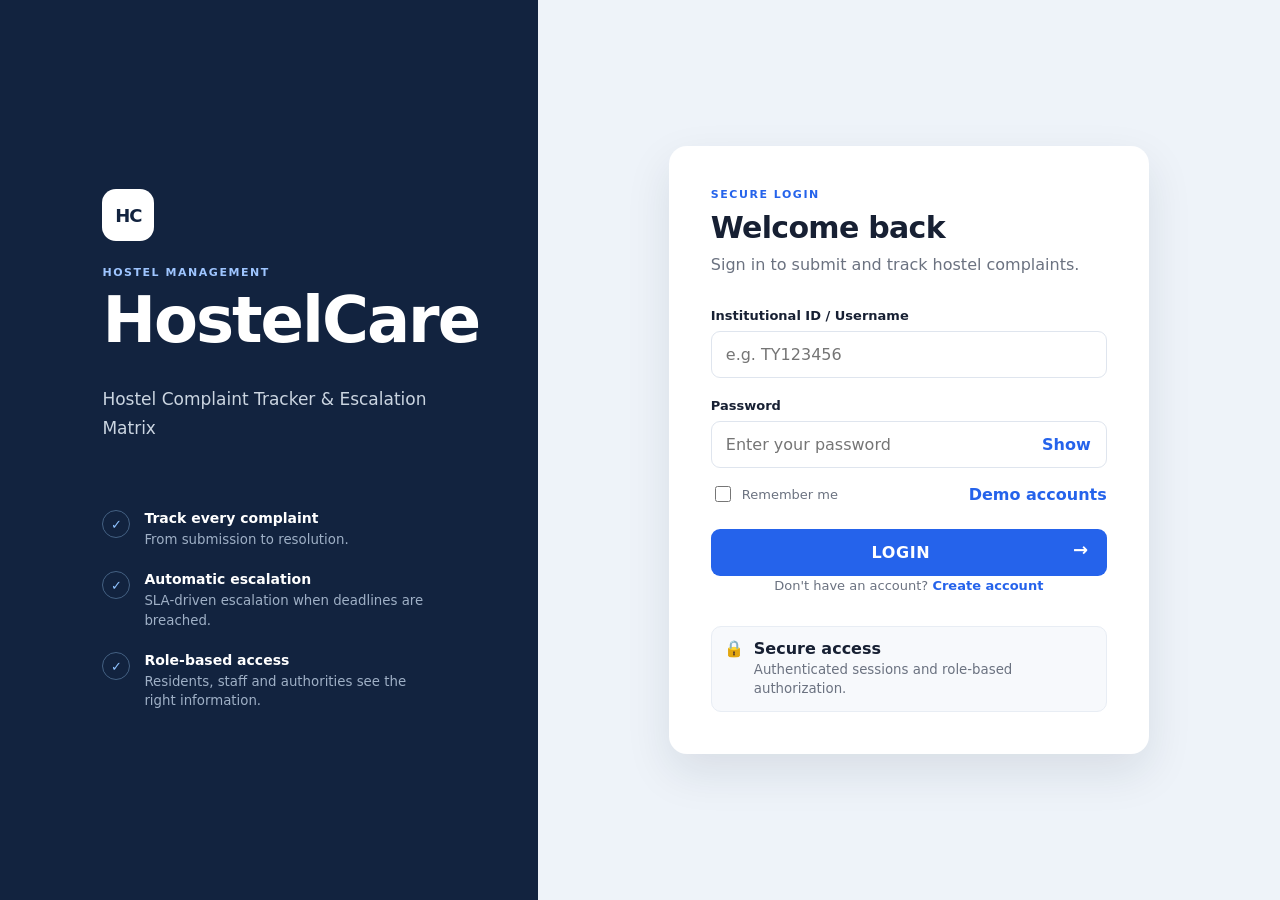
==== admin-dashboard.html @ 2abb9e5e "implemented integrated uui + demo credentials" ====
<!DOCTYPE html>
<html lang="en">
<head>
<meta charset="UTF-8">
<meta name="viewport" content="width=device-width, initial-scale=1.0">
<title>HostelCare | Administration</title>
<link rel="stylesheet" href="styles.css">
</head>
<body class="app-page">
  <header class="topbar" id="topbar"></header>
  <main class="app-main">
    <div class="breadcrumb">Dashboard</div>
    <div class="heading-row">
      <div>
        <p class="eyebrow">ADMINISTRATION</p>
        <h1>System overview</h1>
        <p class="muted">Complaint volume, SLA compliance, users, policies and audit evidence.</p>
      </div>
    </div>

    <div class="dash-stats" id="statCards"></div>

    <div class="tab-row">
      <button class="tab-btn active" data-tab="complaints">Complaints</button>
      <button class="tab-btn" data-tab="users">Users</button>
      <button class="tab-btn" data-tab="policy">SLA policy</button>
      <button class="tab-btn" data-tab="audit">Audit log</button>
    </div>

    <div id="pane-complaints">
      <div class="toolbar">
        <div class="filters">
          <select id="fBlock"><option value="">All blocks</option><option>Block A</option><option>Block B</option><option>Block C</option><option>Block D</option></select>
          <select id="fSeverity"><option value="">All severities</option><option>Low</option><option>Medium</option><option>High</option><option>Critical</option></select>
          <select id="fStatus"><option value="">All statuses</option></select>
          <input type="text" id="fSearch" placeholder="Search description or complaint ID">
        </div>
      </div>
      <div class="table-card">
        <table class="hc-table">
          <thead><tr><th>Complaint ID</th><th>Resident</th><th>Category</th><th>Severity</th><th>Block / Room</th><th>Level</th><th>Status</th></tr></thead>
          <tbody id="complaintRows"></tbody>
        </table>
      </div>
    </div>

    <div id="pane-users" style="display:none">
      <div class="detail-card">
        <h3>Create account</h3>
        <div class="grid-2">
          <div class="field"><label>Full name</label><input id="uName" type="text"></div>
          <div class="field"><label>Institutional ID</label><input id="uUsername" type="text" placeholder="e.g. WD300003"></div>
          <div class="field"><label>Role</label><select id="uRole">
            <option value="maintenance_staff">Maintenance Staff</option>
            <option value="warden">Warden</option>
            <option value="deputy_warden">Assistant / Deputy Warden</option>
            <option value="chief_warden">Chief Warden</option>
            <option value="dean">Dean of Student Welfare</option>
            <option value="director">Director / Principal</option>
            <option value="admin">Administrator</option>
          </select></div>
          <div class="field" id="blockField"><label>Hostel block (wardens only)</label><select id="uBlock"><option value="">—</option><option>Block A</option><option>Block B</option><option>Block C</option><option>Block D</option></select></div>
          <div class="field"><label>Temporary password</label><input id="uPassword" type="text" placeholder="changeme123"></div>
        </div>
        <button class="btn primary" id="btnCreateUser">Create account</button>
      </div>
      <div class="table-card">
        <table class="hc-table">
          <thead><tr><th>Name</th><th>Institutional ID</th><th>Role</th><th>Block</th><th>Status</th><th></th></tr></thead>
          <tbody id="userRows"></tbody>
        </table>
      </div>
    </div>

    <div id="pane-policy" style="display:none">
      <div class="toggle-row">
        <label class="switch"><input type="checkbox" id="testingToggle"><span class="slider-toggle"></span></label>
        <div><strong>Testing mode</strong><br><small class="small-muted">Compresses SLA hours into seconds (20s per hour) so escalation can be demonstrated live, instead of waiting real hours. Applies to complaints created after this is switched on.</small></div>
      </div>
      <div class="detail-card">
        <h3>Escalation matrix (SRS §6.3)</h3>
        <table class="matrix-table">
          <thead><tr><th>Severity</th><th>Response SLA</th><th>Resolution SLA</th><th>L1</th><th>L2</th><th>L3</th><th>L4</th></tr></thead>
          <tbody id="matrixRows"></tbody>
        </table>
      </div>
    </div>

    <div id="pane-audit" style="display:none">
      <div class="table-card">
        <table class="hc-table">
          <thead><tr><th>Time</th><th>Actor</th><th>Action</th><th>Target</th><th>Outcome</th></tr></thead>
          <tbody id="auditRows"></tbody>
        </table>
      </div>
    </div>
  </main>
  <script src="js/api.js"></script>
  <script src="js/ui.js"></script>
  <script>
    const session = HCUI.requireRole(["admin"]);
    if (session) {
      HCUI.renderTopbar(session);

      function renderStats() {
        const s = HC.ANALYTICS_SUMMARY(session);
        document.getElementById("statCards").innerHTML = `
          <div class="stat-card accent"><span>Total complaints</span><strong>${s.total}</strong></div>
          <div class="stat-card"><span>Open / in progress</span><strong>${s.open}</strong></div>
          <div class="stat-card"><span>Escalated</span><strong>${s.escalated}</strong></div>
          <div class="stat-card"><span>SLA compliance</span><strong>${s.complianceRate}%</strong></div>`;
      }

      const statusSel = document.getElementById("fStatus");
      ["Open", "Acknowledged", "Assigned", "Escalated-L1", "Escalated-L2", "Escalated-L3", "Escalated-L4", "Resolved", "Closed", "Withdrawn"].forEach(s => {
        const o = document.createElement("option"); o.value = s; o.textContent = s; statusSel.appendChild(o);
      });

      function renderComplaints() {
        const filters = {
          hostel_block: document.getElementById("fBlock").value || undefined,
          severity: document.getElementById("fSeverity").value || undefined,
          status: statusSel.value || undefined,
          q: document.getElementById("fSearch").value || undefined,
        };
        const list = HC.COMPLAINT_LIST(session, filters);
        const body = document.getElementById("complaintRows");
        if (!list.length) { body.innerHTML = `<tr class="empty-row"><td colspan="7">No complaints match these filters.</td></tr>`; return; }
        body.innerHTML = list.map(c => `<tr data-id="${c.complaint_id}">
          <td><strong>${c.complaint_id}</strong></td>
          <td>${HCUI.esc(c.resident_name)}</td>
          <td>${HCUI.esc(c.category)}</td>
          <td><span class="sev-tag ${HCUI.severityBadgeClass(c.severity)}">${c.severity}</span></td>
          <td>${c.hostel_block} · ${HCUI.esc(c.room_no)}</td>
          <td>L${c.level} · ${HC.ROLE_LABELS[c.current_role]}</td>
          <td><span class="badge ${HCUI.statusBadgeClass(c.status)}">${c.status}</span></td>
        </tr>`).join("");
        body.querySelectorAll("tr[data-id]").forEach(row => row.addEventListener("click", () => window.location.href = "complaint-detail.html?id=" + encodeURIComponent(row.dataset.id)));
      }

      function renderUsers() {
        const body = document.getElementById("userRows");
        body.innerHTML = HC.listUsers().filter(u => u.role !== "resident").map(u => `<tr>
          <td>${HCUI.esc(u.name)}</td><td>${HCUI.esc(u.username)}</td><td>${HC.ROLE_LABELS[u.role]}</td><td>${u.hostel_block || "—"}</td>
          <td><span class="badge ${u.status === "active" ? "badge-resolved" : "badge-muted"}">${u.status}</span></td>
          <td><button class="btn" data-toggle="${u.user_id}">${u.status === "active" ? "Deactivate" : "Activate"}</button></td>
        </tr>`).join("");
        body.querySelectorAll("[data-toggle]").forEach(btn => btn.addEventListener("click", () => {
          const u = HC.findUser(btn.dataset.toggle);
          HC.ADMIN_SET_USER_STATUS(session, u.user_id, u.status === "active" ? "suspended" : "active");
          renderUsers();
        }));
      }
      document.getElementById("uRole").addEventListener("change", function () {
        document.getElementById("blockField").style.display = this.value === "warden" ? "" : "none";
      });
      document.getElementById("blockField").style.display = "none";
      document.getElementById("btnCreateUser").addEventListener("click", () => {
        const result = HC.ADMIN_CREATE_USER(session, {
          name: document.getElementById("uName").value.trim(),
          username: document.getElementById("uUsername").value.trim(),
          role: document.getElementById("uRole").value,
          hostel_block: document.getElementById("uBlock").value || null,
          password: document.getElementById("uPassword").value.trim(),
        });
        if (!result.ok) { HCUI.toast(result.message || "Could not create account.", "error"); return; }
        HCUI.toast("Account created.", "success");
        document.getElementById("uName").value = ""; document.getElementById("uUsername").value = ""; document.getElementById("uPassword").value = "";
        renderUsers();
      });

      function renderMatrix() {
        document.getElementById("matrixRows").innerHTML = Object.entries(HC.SLA_MATRIX).map(([sev, p]) => {
          const cells = [1, 2, 3, 4].map(l => { const step = p.chain.find(c => c.level === l); return `<td>${step ? step.label : "—"}</td>`; }).join("");
          return `<tr><td><strong>${sev}</strong></td><td>${p.response / 3600000 >= 1 ? (p.response / 3600000) + " h" : (p.response / 60000) + " min"}</td><td>${p.resolution / 3600000} h</td>${cells}</tr>`;
        }).join("");
      }
      const testingToggle = document.getElementById("testingToggle");
      testingToggle.checked = HC.testingMode();
      testingToggle.addEventListener("change", function () { HC.setTestingMode(this.checked); HCUI.toast(this.checked ? "Testing mode on — new complaints use compressed SLA timers." : "Testing mode off.", "info"); });

      function renderAudit() {
        document.getElementById("auditRows").innerHTML = HC.AUDIT_LIST(session).slice(0, 100).map(a => `<tr>
          <td>${new Date(a.timestamp).toLocaleString()}</td><td>${HCUI.esc(a.actor)}</td><td>${a.action}</td><td>${HCUI.esc(a.target)}</td>
          <td><span class="badge ${a.outcome === "OK" ? "badge-resolved" : "badge-escalated"}">${a.outcome}</span></td>
        </tr>`).join("") || `<tr class="empty-row"><td colspan="5">No audit events yet.</td></tr>`;
      }

      const panes = { complaints: "pane-complaints", users: "pane-users", policy: "pane-policy", audit: "pane-audit" };
      document.querySelectorAll(".tab-btn").forEach(btn => btn.addEventListener("click", () => {
        document.querySelectorAll(".tab-btn").forEach(b => b.classList.remove("active"));
        btn.classList.add("active");
        Object.values(panes).forEach(id => document.getElementById(id).style.display = "none");
        document.getElementById(panes[btn.dataset.tab]).style.display = "";
        if (btn.dataset.tab === "users") renderUsers();
        if (btn.dataset.tab === "policy") renderMatrix();
        if (btn.dataset.tab === "audit") renderAudit();
      }));

      [document.getElementById("fBlock"), document.getElementById("fSeverity"), statusSel].forEach(el => el.addEventListener("change", renderComplaints));
      document.getElementById("fSearch").addEventListener("input", renderComplaints);

      renderStats(); renderComplaints();
      setInterval(() => { renderStats(); renderComplaints(); }, 4000);
    }
  </script>
</body>
</html>
---- styles.css ----
:root{--navy:#12233f;--blue:#2563eb;--blue-dark:#1d4ed8;--blue-soft:#eff6ff;--green:#16a34a;--orange:#ea8a16;--red:#dc2626;--text:#172033;--muted:#6b7280;--border:#dfe5ee;--bg:#f5f7fb;--white:#fff;--shadow:0 18px 45px rgba(18,35,63,.1);--radius:14px}*{box-sizing:border-box}body{margin:0;font-family:Inter,ui-sans-serif,system-ui,-apple-system,BlinkMacSystemFont,"Segoe UI",sans-serif;color:var(--text);background:var(--bg)}button,input,select,textarea{font:inherit}button,a{-webkit-tap-highlight-color:transparent}a{color:inherit}.auth-page{min-height:100vh;background:#eef3f9}.auth-shell{min-height:100vh;display:grid;grid-template-columns:42% 58%}.brand-panel{background:var(--navy);color:#fff;padding:clamp(45px,8vw,110px);display:flex;flex-direction:column;justify-content:center}.brand-mark{width:52px;height:52px;border-radius:14px;background:#fff;color:var(--navy);display:grid;place-items:center;font-weight:900;letter-spacing:-1px;font-size:18px;margin-bottom:25px}.brand-mark.small{width:38px;height:38px;border-radius:10px;margin:0;font-size:13px}.eyebrow{margin:0 0 9px;color:var(--blue);font-size:11px;font-weight:800;letter-spacing:.14em}.brand-panel .eyebrow{color:#9ec5ff}.brand-panel h1{font-size:clamp(40px,5vw,64px);line-height:1;margin:0 0 16px;letter-spacing:-2px}.brand-copy{max-width:410px;color:#cbd5e1;line-height:1.7;font-size:17px}.feature-list{margin-top:50px;display:grid;gap:22px;max-width:440px}.feature-list>div{display:flex;gap:14px}.feature-list>div>span{width:28px;height:28px;border:1px solid #446183;border-radius:50%;display:grid;place-items:center;color:#8fc2ff;font-size:13px;flex:0 0 auto}.feature-list strong,.feature-list small{display:block}.feature-list strong{font-size:14px;margin-bottom:4px}.feature-list small{color:#9fb0c6;line-height:1.45}.auth-card-wrap{display:grid;place-items:center;padding:35px}.auth-card{background:#fff;width:min(480px,100%);padding:42px;border-radius:18px;box-shadow:var(--shadow)}.auth-card h2,.signup-content h1,.heading-row h1{margin:0 0 8px;letter-spacing:-.7px}.auth-card h2{font-size:30px}.muted{color:var(--muted);line-height:1.55}.auth-card>.muted{margin:0 0 30px}label{display:block;font-weight:700;font-size:13px;margin:20px 0 8px}label span,label small{color:var(--muted);font-weight:500}input,select,textarea{width:100%;border:1px solid var(--border);border-radius:9px;padding:13px 14px;outline:0;color:var(--text);background:#fff;transition:.2s}input:focus,select:focus,textarea:focus{border-color:#7aa9f9;box-shadow:0 0 0 3px #dbeafe}textarea{resize:vertical;min-height:130px}.password-field{position:relative}.password-field input{padding-right:68px}.password-toggle{position:absolute;right:7px;top:7px;height:calc(100% - 14px);border:0;background:0;color:var(--blue);font-weight:700;cursor:pointer;padding:0 9px}.form-row{display:flex;justify-content:space-between;align-items:center;gap:12px;margin:15px 0 24px}.check-label{margin:0;display:flex;align-items:center;gap:8px;font-weight:500}.check-label input{width:16px;height:16px}.text-link{color:var(--blue);text-decoration:none;font-weight:700}.text-link:hover{text-decoration:underline}.primary-btn{border:0;background:var(--blue);color:#fff;border-radius:9px;padding:14px 18px;width:100%;font-weight:800;letter-spacing:.04em;cursor:pointer;transition:.2s}.primary-btn:hover{background:var(--blue-dark);transform:translateY(-1px)}.primary-btn span{float:right;font-size:18px;line-height:13px}.center{text-align:center;font-size:13px}.security-note,.submission-note,.auto-note{display:flex;gap:10px;align-items:flex-start;background:#f7f9fc;border:1px solid #e8edf4;border-radius:10px;padding:12px;margin-top:24px}.security-note strong,.security-note small,.auto-note strong,.auto-note small{display:block}.security-note small,.auto-note small{color:var(--muted);margin-top:3px;line-height:1.4}.mobile-brand{display:none;align-items:center;gap:10px;margin-bottom:28px}.mobile-brand .brand-mark{margin:0;background:var(--navy);color:#fff}.signup-shell{min-height:100vh}.simple-header{height:72px;background:#fff;border-bottom:1px solid var(--border);padding:0 6vw;display:flex;align-items:center;justify-content:space-between}.back-link{text-decoration:none;color:var(--muted);font-size:14px;font-weight:700}.header-brand{display:flex;gap:10px;align-items:center;font-weight:800}.signup-content{width:min(960px,calc(100% - 40px));margin:55px auto 80px}.page-heading{margin-bottom:28px}.page-heading h1{font-size:38px}.form-card{background:#fff;border:1px solid var(--border);border-radius:var(--radius);box-shadow:0 8px 28px rgba(18,35,63,.05);padding:30px}.section-title{display:flex;gap:14px;align-items:flex-start;margin-bottom:24px}.section-title>span{color:var(--blue);background:var(--blue-soft);border-radius:8px;padding:7px 9px;font-weight:900;font-size:12px}.section-title h2{font-size:18px;margin:0 0 3px}.section-title p{margin:0;color:var(--muted);font-size:13px}.separated{border-top:1px solid var(--border);padding-top:28px;margin-top:32px}.grid-2{display:grid;grid-template-columns:1fr 1fr;gap:0 18px}.field label{margin-top:0}.hint{color:var(--muted);display:block;margin-top:6px}.password-meter{height:4px;background:#e9edf3;border-radius:10px;margin-top:8px;overflow:hidden}.password-meter i{display:block;width:0;height:100%;transition:.25s}.terms{margin:25px 0 15px;line-height:1.45;align-items:flex-start}.notice{background:#eff6ff;border:1px solid #cfe2ff;border-radius:10px;padding:13px;display:grid;gap:4px;margin:18px 0 22px}.notice strong{font-size:13px;color:#1e40af}.notice span{font-size:12px;color:#47617f;line-height:1.45}.wide{margin-top:4px}.field-error{color:var(--red);font-size:12px;margin-top:5px;min-height:0}.app-page{background:#f4f7fb}.topbar{height:72px;background:#fff;border-bottom:1px solid var(--border);padding:0 4vw;display:flex;justify-content:space-between;align-items:center}.app-brand{display:flex;gap:10px;align-items:center;text-decoration:none}.app-brand>span:last-child{display:grid;gap:2px}.app-brand small{color:var(--muted);font-size:10px}.user-area{display:flex;align-items:center;gap:10px}.notification-btn{background:0;border:0;position:relative;cursor:pointer;font-size:17px;margin-right:8px}.notification-btn i{position:absolute;width:6px;height:6px;border-radius:50%;background:var(--red);right:1px;top:0}.user-avatar{width:35px;height:35px;border-radius:50%;background:var(--blue-soft);color:var(--blue);display:grid;place-items:center;font-weight:800;font-size:11px}.user-meta{display:grid;gap:2px;min-width:65px}.user-meta strong{font-size:12px}.user-meta small{color:var(--muted);font-size:10px}.logout-btn{border:1px solid var(--border);background:#fff;border-radius:8px;padding:8px 11px;cursor:pointer;color:var(--muted);font-weight:700}.app-main{width:min(1180px,calc(100% - 40px));margin:32px auto 70px}.breadcrumb{color:var(--muted);font-size:12px;margin-bottom:25px}.breadcrumb span{padding:0 7px}.heading-row{display:flex;justify-content:space-between;align-items:flex-end;gap:25px;margin-bottom:25px}.heading-row h1{font-size:34px}.request-chip{border:1px solid #cce8d6;background:#f0fdf4;color:#166534;border-radius:20px;padding:9px 13px;font-size:11px;font-weight:800;white-space:nowrap}.request-chip span{margin-right:5px}.complaint-layout{display:grid;grid-template-columns:minmax(0,1.6fr) minmax(300px,.75fr);gap:22px;align-items:start}.complaint-card{padding:30px}.severity-grid{display:grid;grid-template-columns:repeat(4,1fr);gap:9px}.severity-card{border:1px solid var(--border);background:#fff;border-radius:10px;padding:13px 10px;text-align:left;cursor:pointer;min-height:95px;transition:.2s}.severity-card b,.severity-card span,.severity-card strong{display:block}.severity-card b{font-size:11px}.severity-card span{font-size:10px;color:var(--muted);margin:5px 0 11px}.severity-card strong{font-size:11px}.severity-card:hover{border-color:#8db5fa}.severity-card.selected{border:2px solid var(--blue);background:var(--blue-soft);padding:12px 9px}.label-row{display:flex;justify-content:space-between;align-items:center}.label-row label{margin-bottom:8px}.label-row small{color:var(--muted);font-size:11px}.upload-box{border:1px dashed #b9c6d7;border-radius:10px;min-height:80px;padding:16px;display:flex;align-items:center;gap:12px;cursor:pointer;background:#fafcff}.upload-box input{display:none}.upload-box>span:nth-child(2){display:grid;gap:4px}.upload-box strong{font-size:12px}.upload-box small{color:var(--muted);font-weight:500}.upload-icon{font-size:20px}.file-name{font-size:12px;color:var(--green);margin-top:6px}.submission-note{margin-bottom:22px}.submission-note p{margin:0;font-size:11px;line-height:1.45;color:var(--muted)}.submission-note strong{color:var(--text)}.side-column{display:grid;gap:18px}.sla-card{background:var(--navy);color:#fff;border-radius:var(--radius);padding:24px;box-shadow:var(--shadow)}.side-title{display:flex;justify-content:space-between;align-items:flex-start}.side-title h2{margin:0;font-size:21px}.side-title .eyebrow{color:#8fbaff}.status-dot{width:9px;height:9px;border-radius:50%;background:#4ade80;margin-top:7px;box-shadow:0 0 0 5px rgba(74,222,128,.1)}.sla-stats{display:grid;grid-template-columns:1fr 1fr;gap:10px;margin:22px 0}.sla-stats div{background:#1d3354;border-radius:9px;padding:12px}.sla-stats span,.sla-stats strong{display:block}.sla-stats span{color:#a9bad0;font-size:10px;margin-bottom:4px}.sla-stats strong{font-size:14px}.escalation-title{color:#a9bad0;font-size:10px;text-transform:uppercase;letter-spacing:.12em;font-weight:800;margin-bottom:13px}.timeline{position:relative;padding-left:27px}.timeline:before{content:"";position:absolute;left:7px;top:8px;bottom:8px;width:1px;background:#405876}.timeline-item{position:relative;padding-bottom:17px}.timeline-item:last-child{padding-bottom:0}.timeline-item:before{content:"";position:absolute;left:-24px;top:2px;width:8px;height:8px;border-radius:50%;background:#8fbaff;border:3px solid var(--navy);box-shadow:0 0 0 1px #8fbaff}.timeline-item strong,.timeline-item small{display:block}.timeline-item strong{font-size:12px}.timeline-item small{color:#9fb0c6;font-size:10px;margin-top:3px}.auto-note{background:#1d3354;border:0;margin-top:20px}.auto-note small{color:#a9bad0}.info-card{background:#fff;border:1px solid var(--border);border-radius:var(--radius);padding:22px}.info-card h3{font-size:15px;margin:0 0 18px}.info-card ol{padding:0;margin:0;list-style:none;display:grid;gap:15px}.info-card li{display:flex;gap:10px}.info-card li>span{width:24px;height:24px;flex:0 0 auto;border-radius:50%;background:var(--blue-soft);color:var(--blue);display:grid;place-items:center;font-size:10px;font-weight:800}.info-card strong,.info-card small{display:block}.info-card strong{font-size:11px}.info-card small{color:var(--muted);font-size:10px;margin-top:3px;line-height:1.4}.modal-backdrop{position:fixed;inset:0;background:rgba(10,20,35,.55);display:none;place-items:center;padding:20px;z-index:20}.modal-backdrop.open{display:grid}.success-modal{width:min(430px,100%);background:#fff;border-radius:18px;padding:35px;text-align:center;position:relative;box-shadow:0 30px 80px rgba(0,0,0,.25)}.modal-close{position:absolute;right:15px;top:12px;border:0;background:0;font-size:25px;color:var(--muted);cursor:pointer}.success-icon{width:60px;height:60px;border-radius:50%;background:#dcfce7;color:var(--green);display:grid;place-items:center;font-size:30px;font-weight:800;margin:0 auto 18px}.success-modal h2{margin:0 0 8px;font-size:27px}.complaint-id{background:#f7f9fc;border:1px solid var(--border);border-radius:10px;padding:12px;margin:20px 0 10px}.complaint-id small,.complaint-id strong{display:block}.complaint-id small{color:var(--muted);font-size:10px}.complaint-id strong{font-size:19px;letter-spacing:.04em;margin-top:4px}.success-status{display:inline-block;color:#166534;background:#f0fdf4;border:1px solid #cce8d6;border-radius:20px;padding:7px 11px;font-size:11px;font-weight:800}.small-muted{color:var(--muted);font-size:11px;line-height:1.5}@media (max-width:900px){.auth-shell{grid-template-columns:1fr}.brand-panel{display:none}.mobile-brand{display:flex}.auth-card{padding:30px}.complaint-layout{grid-template-columns:1fr}}@media (max-width:640px){.auth-card-wrap{padding:18px}.grid-2{grid-template-columns:1fr;gap:0}.signup-content{width:min(100% - 24px,960px);margin-top:30px}.simple-header{padding:0 16px}.header-brand{display:none}.form-card{padding:20px}.page-heading h1,.heading-row h1{font-size:29px}.severity-grid{grid-template-columns:1fr 1fr}.topbar{padding:0 14px}.user-meta,.logout-btn{display:none}.app-main{width:min(100% - 24px,1180px);margin-top:22px}.heading-row{align-items:flex-start;flex-direction:column}.request-chip{align-self:flex-start}}

/* ===== Dashboard additions ===== */
.dash-stats{display:grid;grid-template-columns:repeat(4,1fr);gap:14px;margin-bottom:26px}
.stat-card{background:#fff;border:1px solid var(--border);border-radius:var(--radius);padding:18px 20px}
.stat-card span{display:block;color:var(--muted);font-size:11px;font-weight:700;margin-bottom:8px}
.stat-card strong{font-size:26px;letter-spacing:-.5px}
.stat-card.accent{background:var(--navy);color:#fff;border:0}
.stat-card.accent span{color:#9ec5ff}

.toolbar{display:flex;gap:10px;flex-wrap:wrap;align-items:center;justify-content:space-between;margin-bottom:16px}
.toolbar .filters{display:flex;gap:8px;flex-wrap:wrap}
.toolbar select,.toolbar input[type=text]{padding:9px 11px;border:1px solid var(--border);border-radius:8px;font-size:13px;background:#fff}
.toolbar input[type=text]{min-width:220px}

.table-card{background:#fff;border:1px solid var(--border);border-radius:var(--radius);overflow:hidden}
table.hc-table{width:100%;border-collapse:collapse;font-size:13px}
table.hc-table thead th{text-align:left;background:#f7f9fc;color:var(--muted);font-size:11px;text-transform:uppercase;letter-spacing:.06em;padding:12px 16px;border-bottom:1px solid var(--border)}
table.hc-table td{padding:13px 16px;border-bottom:1px solid #eef1f6;vertical-align:middle}
table.hc-table tbody tr:last-child td{border-bottom:0}
table.hc-table tbody tr{cursor:pointer;transition:.15s}
table.hc-table tbody tr:hover{background:#f7fafd}
.empty-row td{text-align:center;color:var(--muted);padding:40px 16px;cursor:default}
.empty-row td:hover{background:none}

.badge{display:inline-block;padding:4px 10px;border-radius:20px;font-size:11px;font-weight:800;letter-spacing:.02em}
.badge-open{background:#eff6ff;color:#1d4ed8}
.badge-progress{background:#fff7e6;color:#b45309}
.badge-escalated{background:#fef2f2;color:#b91c1c}
.badge-resolved{background:#f0fdf4;color:#166534}
.badge-muted{background:#f1f3f6;color:#6b7280}
.sev-tag{font-size:10px;font-weight:800;padding:3px 8px;border-radius:6px;letter-spacing:.05em}
.sev-low{background:#eff6ff;color:#1d4ed8}
.sev-medium{background:#fff7e6;color:#b45309}
.sev-high{background:#ffece8;color:#c2410c}
.sev-critical{background:#fef2f2;color:#b91c1c}

.notification-btn i{position:absolute;width:6px;height:6px;border-radius:50%;background:var(--red);right:1px;top:0}
.notif-row{padding:11px 0;border-bottom:1px solid #eef1f6;display:flex;justify-content:space-between;gap:14px}
.notif-row:last-child{border-bottom:0}
.notif-row strong{font-size:13px;font-weight:600}
.notif-row small{color:var(--muted);white-space:nowrap}

.generic-modal{text-align:left;width:min(520px,100%)}
.generic-modal h2{font-size:19px;margin:0 0 14px}
.modal-body{max-height:60vh;overflow-y:auto}

#toastHost{position:fixed;bottom:22px;right:22px;display:grid;gap:10px;z-index:60}
.toast{background:var(--navy);color:#fff;padding:12px 16px;border-radius:10px;font-size:13px;box-shadow:var(--shadow);opacity:0;transform:translateY(8px);transition:.25s;max-width:340px}
.toast.show{opacity:1;transform:translateY(0)}
.toast.error{background:#b91c1c}
.toast.success{background:#166534}

.detail-grid{display:grid;grid-template-columns:minmax(0,1.6fr) minmax(300px,.85fr);gap:22px;align-items:start}
.detail-card{background:#fff;border:1px solid var(--border);border-radius:var(--radius);padding:26px;margin-bottom:18px}
.detail-card h3{margin:0 0 14px;font-size:16px}
.kv-grid{display:grid;grid-template-columns:1fr 1fr;gap:14px 22px;margin-bottom:6px}
.kv-grid div span{display:block;color:var(--muted);font-size:11px;font-weight:700;margin-bottom:4px}
.kv-grid div strong{font-size:14px}
.desc-block{background:#f7f9fc;border-radius:10px;padding:16px;line-height:1.6;font-size:14px;margin-top:6px}
.action-row{display:flex;gap:10px;flex-wrap:wrap;margin-top:18px}
.btn{border:1px solid var(--border);background:#fff;border-radius:9px;padding:10px 16px;font-weight:700;font-size:13px;cursor:pointer;transition:.15s}
.btn:hover{border-color:#8db5fa}
.btn.primary{background:var(--blue);color:#fff;border-color:var(--blue)}
.btn.primary:hover{background:var(--blue-dark)}
.btn.danger{background:#fff;color:var(--red);border-color:#f3c9c9}
.btn.danger:hover{background:#fef2f2}
.btn.success{background:var(--green);color:#fff;border-color:var(--green)}
.btn:disabled{opacity:.5;cursor:not-allowed}
.btn-row-form{display:flex;gap:8px;margin-top:10px}
.btn-row-form textarea,.btn-row-form input{flex:1}
.inline-form textarea{width:100%;min-height:80px;margin-bottom:8px}

.esc-timeline{display:grid;gap:0}
.esc-item{position:relative;padding:0 0 18px 24px;border-left:2px solid var(--border)}
.esc-item:last-child{padding-bottom:0}
.esc-item:before{content:"";position:absolute;left:-6px;top:2px;width:10px;height:10px;border-radius:50%;background:var(--blue);border:2px solid #fff;box-shadow:0 0 0 1px var(--blue)}
.esc-item.ack:before{background:var(--green);box-shadow:0 0 0 1px var(--green)}
.esc-item strong{display:block;font-size:13px}
.esc-item small{color:var(--muted);display:block;margin-top:2px;font-size:11px}

.sla-mini{display:grid;grid-template-columns:1fr 1fr;gap:10px;margin-bottom:16px}
.sla-mini div{background:#f7f9fc;border-radius:9px;padding:12px}
.sla-mini span{display:block;color:var(--muted);font-size:10px;font-weight:700;margin-bottom:4px}
.sla-mini strong{font-size:14px}
.sla-mini strong.overdue{color:var(--red)}

.matrix-table{width:100%;border-collapse:collapse;font-size:12px}
.matrix-table th,.matrix-table td{border:1px solid var(--border);padding:9px 11px;text-align:left}
.matrix-table th{background:#f7f9fc}

.toggle-row{display:flex;align-items:center;gap:10px;background:#fff;border:1px solid var(--border);border-radius:10px;padding:14px 16px;margin-bottom:18px}
.switch{position:relative;width:42px;height:24px;flex:0 0 auto}
.switch input{opacity:0;width:0;height:0}
.slider-toggle{position:absolute;inset:0;background:#cbd5e1;border-radius:20px;cursor:pointer;transition:.2s}
.slider-toggle:before{content:"";position:absolute;width:18px;height:18px;left:3px;top:3px;background:#fff;border-radius:50%;transition:.2s}
.switch input:checked + .slider-toggle{background:var(--blue)}
.switch input:checked + .slider-toggle:before{transform:translateX(18px)}

.tab-row{display:flex;gap:6px;margin-bottom:18px;border-bottom:1px solid var(--border)}
.tab-btn{border:0;background:0;padding:11px 4px;margin-right:22px;font-weight:700;color:var(--muted);cursor:pointer;border-bottom:2px solid transparent;font-size:13.5px}
.tab-btn.active{color:var(--blue);border-color:var(--blue)}

.empty-state{text-align:center;padding:60px 20px;color:var(--muted)}
.empty-state h3{color:var(--text);margin-bottom:6px}

.field-error.visible{min-height:auto}
.small-muted{color:var(--muted);font-size:12px}
@media (max-width:900px){.dash-stats{grid-template-columns:1fr 1fr}.detail-grid{grid-template-columns:1fr}.kv-grid{grid-template-columns:1fr}}
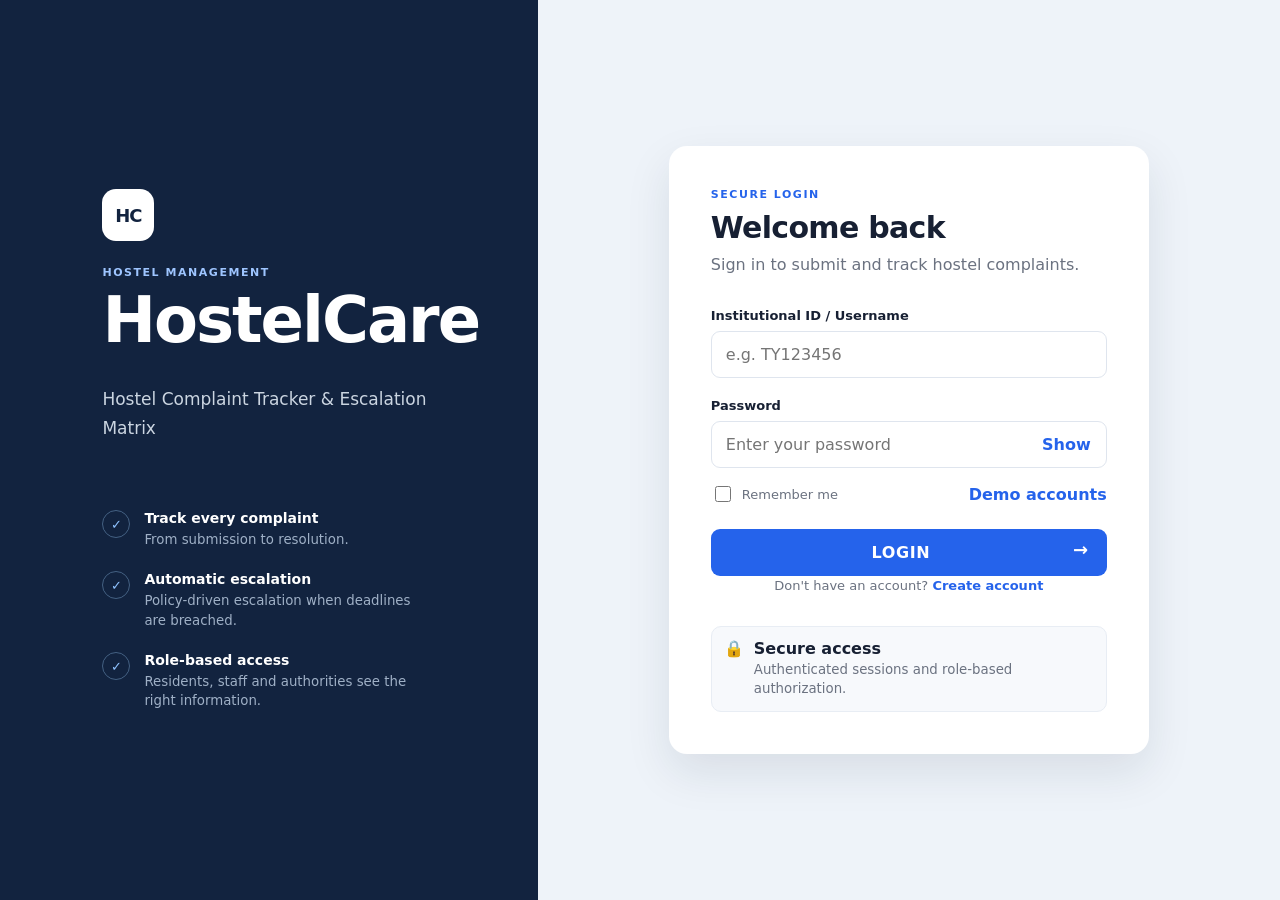
==== commit 791bfedd: "Add files via upload" ====
--- a/admin-dashboard.html
+++ b/admin-dashboard.html
@@ -14,7 +14,7 @@
       <div>
         <p class="eyebrow">ADMINISTRATION</p>
         <h1>System overview</h1>
-        <p class="muted">Complaint volume, SLA compliance, users, policies and audit evidence.</p>
+        <p class="muted">Complaint volume, Performance compliance, users, policies and audit evidence.</p>
       </div>
     </div>
 
@@ -23,7 +23,7 @@
     <div class="tab-row">
       <button class="tab-btn active" data-tab="complaints">Complaints</button>
       <button class="tab-btn" data-tab="users">Users</button>
-      <button class="tab-btn" data-tab="policy">SLA policy</button>
+      <button class="tab-btn" data-tab="policy">Performance policy</button>
       <button class="tab-btn" data-tab="audit">Audit log</button>
     </div>
 
@@ -75,12 +75,12 @@
     <div id="pane-policy" style="display:none">
       <div class="toggle-row">
         <label class="switch"><input type="checkbox" id="testingToggle"><span class="slider-toggle"></span></label>
-        <div><strong>Testing mode</strong><br><small class="small-muted">Compresses SLA hours into seconds (20s per hour) so escalation can be demonstrated live, instead of waiting real hours. Applies to complaints created after this is switched on.</small></div>
+        <div><strong>Testing mode</strong><br><small class="small-muted">Compresses resolution hours into seconds (20s per hour) so escalation can be demonstrated live, instead of waiting real hours. Applies to complaints created after this is switched on.</small></div>
       </div>
       <div class="detail-card">
         <h3>Escalation matrix (SRS §6.3)</h3>
         <table class="matrix-table">
-          <thead><tr><th>Severity</th><th>Response SLA</th><th>Resolution SLA</th><th>L1</th><th>L2</th><th>L3</th><th>L4</th></tr></thead>
+          <thead><tr><th>Severity</th><th>Response Target</th><th>Resolution Target</th><th>L1</th><th>L2</th><th>L3</th><th>L4</th></tr></thead>
           <tbody id="matrixRows"></tbody>
         </table>
       </div>
@@ -108,7 +108,7 @@
           <div class="stat-card accent"><span>Total complaints</span><strong>${s.total}</strong></div>
           <div class="stat-card"><span>Open / in progress</span><strong>${s.open}</strong></div>
           <div class="stat-card"><span>Escalated</span><strong>${s.escalated}</strong></div>
-          <div class="stat-card"><span>SLA compliance</span><strong>${s.complianceRate}%</strong></div>`;
+          <div class="stat-card"><span>Performance compliance</span><strong>${s.complianceRate}%</strong></div>`;
       }
 
       const statusSel = document.getElementById("fStatus");
@@ -170,14 +170,14 @@
       });
 
       function renderMatrix() {
-        document.getElementById("matrixRows").innerHTML = Object.entries(HC.SLA_MATRIX).map(([sev, p]) => {
+        document.getElementById("matrixRows").innerHTML = Object.entries(HC.PERFORMANCE_MATRIX).map(([sev, p]) => {
           const cells = [1, 2, 3, 4].map(l => { const step = p.chain.find(c => c.level === l); return `<td>${step ? step.label : "—"}</td>`; }).join("");
           return `<tr><td><strong>${sev}</strong></td><td>${p.response / 3600000 >= 1 ? (p.response / 3600000) + " h" : (p.response / 60000) + " min"}</td><td>${p.resolution / 3600000} h</td>${cells}</tr>`;
         }).join("");
       }
       const testingToggle = document.getElementById("testingToggle");
       testingToggle.checked = HC.testingMode();
-      testingToggle.addEventListener("change", function () { HC.setTestingMode(this.checked); HCUI.toast(this.checked ? "Testing mode on — new complaints use compressed SLA timers." : "Testing mode off.", "info"); });
+      testingToggle.addEventListener("change", function () { HC.setTestingMode(this.checked); HCUI.toast(this.checked ? "Testing mode on — new complaints use compressed resolution timers." : "Testing mode off.", "info"); });
 
       function renderAudit() {
         document.getElementById("auditRows").innerHTML = HC.AUDIT_LIST(session).slice(0, 100).map(a => `<tr>
--- a/styles.css
+++ b/styles.css
@@ -1,4 +1,4 @@
-:root{--navy:#12233f;--blue:#2563eb;--blue-dark:#1d4ed8;--blue-soft:#eff6ff;--green:#16a34a;--orange:#ea8a16;--red:#dc2626;--text:#172033;--muted:#6b7280;--border:#dfe5ee;--bg:#f5f7fb;--white:#fff;--shadow:0 18px 45px rgba(18,35,63,.1);--radius:14px}*{box-sizing:border-box}body{margin:0;font-family:Inter,ui-sans-serif,system-ui,-apple-system,BlinkMacSystemFont,"Segoe UI",sans-serif;color:var(--text);background:var(--bg)}button,input,select,textarea{font:inherit}button,a{-webkit-tap-highlight-color:transparent}a{color:inherit}.auth-page{min-height:100vh;background:#eef3f9}.auth-shell{min-height:100vh;display:grid;grid-template-columns:42% 58%}.brand-panel{background:var(--navy);color:#fff;padding:clamp(45px,8vw,110px);display:flex;flex-direction:column;justify-content:center}.brand-mark{width:52px;height:52px;border-radius:14px;background:#fff;color:var(--navy);display:grid;place-items:center;font-weight:900;letter-spacing:-1px;font-size:18px;margin-bottom:25px}.brand-mark.small{width:38px;height:38px;border-radius:10px;margin:0;font-size:13px}.eyebrow{margin:0 0 9px;color:var(--blue);font-size:11px;font-weight:800;letter-spacing:.14em}.brand-panel .eyebrow{color:#9ec5ff}.brand-panel h1{font-size:clamp(40px,5vw,64px);line-height:1;margin:0 0 16px;letter-spacing:-2px}.brand-copy{max-width:410px;color:#cbd5e1;line-height:1.7;font-size:17px}.feature-list{margin-top:50px;display:grid;gap:22px;max-width:440px}.feature-list>div{display:flex;gap:14px}.feature-list>div>span{width:28px;height:28px;border:1px solid #446183;border-radius:50%;display:grid;place-items:center;color:#8fc2ff;font-size:13px;flex:0 0 auto}.feature-list strong,.feature-list small{display:block}.feature-list strong{font-size:14px;margin-bottom:4px}.feature-list small{color:#9fb0c6;line-height:1.45}.auth-card-wrap{display:grid;place-items:center;padding:35px}.auth-card{background:#fff;width:min(480px,100%);padding:42px;border-radius:18px;box-shadow:var(--shadow)}.auth-card h2,.signup-content h1,.heading-row h1{margin:0 0 8px;letter-spacing:-.7px}.auth-card h2{font-size:30px}.muted{color:var(--muted);line-height:1.55}.auth-card>.muted{margin:0 0 30px}label{display:block;font-weight:700;font-size:13px;margin:20px 0 8px}label span,label small{color:var(--muted);font-weight:500}input,select,textarea{width:100%;border:1px solid var(--border);border-radius:9px;padding:13px 14px;outline:0;color:var(--text);background:#fff;transition:.2s}input:focus,select:focus,textarea:focus{border-color:#7aa9f9;box-shadow:0 0 0 3px #dbeafe}textarea{resize:vertical;min-height:130px}.password-field{position:relative}.password-field input{padding-right:68px}.password-toggle{position:absolute;right:7px;top:7px;height:calc(100% - 14px);border:0;background:0;color:var(--blue);font-weight:700;cursor:pointer;padding:0 9px}.form-row{display:flex;justify-content:space-between;align-items:center;gap:12px;margin:15px 0 24px}.check-label{margin:0;display:flex;align-items:center;gap:8px;font-weight:500}.check-label input{width:16px;height:16px}.text-link{color:var(--blue);text-decoration:none;font-weight:700}.text-link:hover{text-decoration:underline}.primary-btn{border:0;background:var(--blue);color:#fff;border-radius:9px;padding:14px 18px;width:100%;font-weight:800;letter-spacing:.04em;cursor:pointer;transition:.2s}.primary-btn:hover{background:var(--blue-dark);transform:translateY(-1px)}.primary-btn span{float:right;font-size:18px;line-height:13px}.center{text-align:center;font-size:13px}.security-note,.submission-note,.auto-note{display:flex;gap:10px;align-items:flex-start;background:#f7f9fc;border:1px solid #e8edf4;border-radius:10px;padding:12px;margin-top:24px}.security-note strong,.security-note small,.auto-note strong,.auto-note small{display:block}.security-note small,.auto-note small{color:var(--muted);margin-top:3px;line-height:1.4}.mobile-brand{display:none;align-items:center;gap:10px;margin-bottom:28px}.mobile-brand .brand-mark{margin:0;background:var(--navy);color:#fff}.signup-shell{min-height:100vh}.simple-header{height:72px;background:#fff;border-bottom:1px solid var(--border);padding:0 6vw;display:flex;align-items:center;justify-content:space-between}.back-link{text-decoration:none;color:var(--muted);font-size:14px;font-weight:700}.header-brand{display:flex;gap:10px;align-items:center;font-weight:800}.signup-content{width:min(960px,calc(100% - 40px));margin:55px auto 80px}.page-heading{margin-bottom:28px}.page-heading h1{font-size:38px}.form-card{background:#fff;border:1px solid var(--border);border-radius:var(--radius);box-shadow:0 8px 28px rgba(18,35,63,.05);padding:30px}.section-title{display:flex;gap:14px;align-items:flex-start;margin-bottom:24px}.section-title>span{color:var(--blue);background:var(--blue-soft);border-radius:8px;padding:7px 9px;font-weight:900;font-size:12px}.section-title h2{font-size:18px;margin:0 0 3px}.section-title p{margin:0;color:var(--muted);font-size:13px}.separated{border-top:1px solid var(--border);padding-top:28px;margin-top:32px}.grid-2{display:grid;grid-template-columns:1fr 1fr;gap:0 18px}.field label{margin-top:0}.hint{color:var(--muted);display:block;margin-top:6px}.password-meter{height:4px;background:#e9edf3;border-radius:10px;margin-top:8px;overflow:hidden}.password-meter i{display:block;width:0;height:100%;transition:.25s}.terms{margin:25px 0 15px;line-height:1.45;align-items:flex-start}.notice{background:#eff6ff;border:1px solid #cfe2ff;border-radius:10px;padding:13px;display:grid;gap:4px;margin:18px 0 22px}.notice strong{font-size:13px;color:#1e40af}.notice span{font-size:12px;color:#47617f;line-height:1.45}.wide{margin-top:4px}.field-error{color:var(--red);font-size:12px;margin-top:5px;min-height:0}.app-page{background:#f4f7fb}.topbar{height:72px;background:#fff;border-bottom:1px solid var(--border);padding:0 4vw;display:flex;justify-content:space-between;align-items:center}.app-brand{display:flex;gap:10px;align-items:center;text-decoration:none}.app-brand>span:last-child{display:grid;gap:2px}.app-brand small{color:var(--muted);font-size:10px}.user-area{display:flex;align-items:center;gap:10px}.notification-btn{background:0;border:0;position:relative;cursor:pointer;font-size:17px;margin-right:8px}.notification-btn i{position:absolute;width:6px;height:6px;border-radius:50%;background:var(--red);right:1px;top:0}.user-avatar{width:35px;height:35px;border-radius:50%;background:var(--blue-soft);color:var(--blue);display:grid;place-items:center;font-weight:800;font-size:11px}.user-meta{display:grid;gap:2px;min-width:65px}.user-meta strong{font-size:12px}.user-meta small{color:var(--muted);font-size:10px}.logout-btn{border:1px solid var(--border);background:#fff;border-radius:8px;padding:8px 11px;cursor:pointer;color:var(--muted);font-weight:700}.app-main{width:min(1180px,calc(100% - 40px));margin:32px auto 70px}.breadcrumb{color:var(--muted);font-size:12px;margin-bottom:25px}.breadcrumb span{padding:0 7px}.heading-row{display:flex;justify-content:space-between;align-items:flex-end;gap:25px;margin-bottom:25px}.heading-row h1{font-size:34px}.request-chip{border:1px solid #cce8d6;background:#f0fdf4;color:#166534;border-radius:20px;padding:9px 13px;font-size:11px;font-weight:800;white-space:nowrap}.request-chip span{margin-right:5px}.complaint-layout{display:grid;grid-template-columns:minmax(0,1.6fr) minmax(300px,.75fr);gap:22px;align-items:start}.complaint-card{padding:30px}.severity-grid{display:grid;grid-template-columns:repeat(4,1fr);gap:9px}.severity-card{border:1px solid var(--border);background:#fff;border-radius:10px;padding:13px 10px;text-align:left;cursor:pointer;min-height:95px;transition:.2s}.severity-card b,.severity-card span,.severity-card strong{display:block}.severity-card b{font-size:11px}.severity-card span{font-size:10px;color:var(--muted);margin:5px 0 11px}.severity-card strong{font-size:11px}.severity-card:hover{border-color:#8db5fa}.severity-card.selected{border:2px solid var(--blue);background:var(--blue-soft);padding:12px 9px}.label-row{display:flex;justify-content:space-between;align-items:center}.label-row label{margin-bottom:8px}.label-row small{color:var(--muted);font-size:11px}.upload-box{border:1px dashed #b9c6d7;border-radius:10px;min-height:80px;padding:16px;display:flex;align-items:center;gap:12px;cursor:pointer;background:#fafcff}.upload-box input{display:none}.upload-box>span:nth-child(2){display:grid;gap:4px}.upload-box strong{font-size:12px}.upload-box small{color:var(--muted);font-weight:500}.upload-icon{font-size:20px}.file-name{font-size:12px;color:var(--green);margin-top:6px}.submission-note{margin-bottom:22px}.submission-note p{margin:0;font-size:11px;line-height:1.45;color:var(--muted)}.submission-note strong{color:var(--text)}.side-column{display:grid;gap:18px}.sla-card{background:var(--navy);color:#fff;border-radius:var(--radius);padding:24px;box-shadow:var(--shadow)}.side-title{display:flex;justify-content:space-between;align-items:flex-start}.side-title h2{margin:0;font-size:21px}.side-title .eyebrow{color:#8fbaff}.status-dot{width:9px;height:9px;border-radius:50%;background:#4ade80;margin-top:7px;box-shadow:0 0 0 5px rgba(74,222,128,.1)}.sla-stats{display:grid;grid-template-columns:1fr 1fr;gap:10px;margin:22px 0}.sla-stats div{background:#1d3354;border-radius:9px;padding:12px}.sla-stats span,.sla-stats strong{display:block}.sla-stats span{color:#a9bad0;font-size:10px;margin-bottom:4px}.sla-stats strong{font-size:14px}.escalation-title{color:#a9bad0;font-size:10px;text-transform:uppercase;letter-spacing:.12em;font-weight:800;margin-bottom:13px}.timeline{position:relative;padding-left:27px}.timeline:before{content:"";position:absolute;left:7px;top:8px;bottom:8px;width:1px;background:#405876}.timeline-item{position:relative;padding-bottom:17px}.timeline-item:last-child{padding-bottom:0}.timeline-item:before{content:"";position:absolute;left:-24px;top:2px;width:8px;height:8px;border-radius:50%;background:#8fbaff;border:3px solid var(--navy);box-shadow:0 0 0 1px #8fbaff}.timeline-item strong,.timeline-item small{display:block}.timeline-item strong{font-size:12px}.timeline-item small{color:#9fb0c6;font-size:10px;margin-top:3px}.auto-note{background:#1d3354;border:0;margin-top:20px}.auto-note small{color:#a9bad0}.info-card{background:#fff;border:1px solid var(--border);border-radius:var(--radius);padding:22px}.info-card h3{font-size:15px;margin:0 0 18px}.info-card ol{padding:0;margin:0;list-style:none;display:grid;gap:15px}.info-card li{display:flex;gap:10px}.info-card li>span{width:24px;height:24px;flex:0 0 auto;border-radius:50%;background:var(--blue-soft);color:var(--blue);display:grid;place-items:center;font-size:10px;font-weight:800}.info-card strong,.info-card small{display:block}.info-card strong{font-size:11px}.info-card small{color:var(--muted);font-size:10px;margin-top:3px;line-height:1.4}.modal-backdrop{position:fixed;inset:0;background:rgba(10,20,35,.55);display:none;place-items:center;padding:20px;z-index:20}.modal-backdrop.open{display:grid}.success-modal{width:min(430px,100%);background:#fff;border-radius:18px;padding:35px;text-align:center;position:relative;box-shadow:0 30px 80px rgba(0,0,0,.25)}.modal-close{position:absolute;right:15px;top:12px;border:0;background:0;font-size:25px;color:var(--muted);cursor:pointer}.success-icon{width:60px;height:60px;border-radius:50%;background:#dcfce7;color:var(--green);display:grid;place-items:center;font-size:30px;font-weight:800;margin:0 auto 18px}.success-modal h2{margin:0 0 8px;font-size:27px}.complaint-id{background:#f7f9fc;border:1px solid var(--border);border-radius:10px;padding:12px;margin:20px 0 10px}.complaint-id small,.complaint-id strong{display:block}.complaint-id small{color:var(--muted);font-size:10px}.complaint-id strong{font-size:19px;letter-spacing:.04em;margin-top:4px}.success-status{display:inline-block;color:#166534;background:#f0fdf4;border:1px solid #cce8d6;border-radius:20px;padding:7px 11px;font-size:11px;font-weight:800}.small-muted{color:var(--muted);font-size:11px;line-height:1.5}@media (max-width:900px){.auth-shell{grid-template-columns:1fr}.brand-panel{display:none}.mobile-brand{display:flex}.auth-card{padding:30px}.complaint-layout{grid-template-columns:1fr}}@media (max-width:640px){.auth-card-wrap{padding:18px}.grid-2{grid-template-columns:1fr;gap:0}.signup-content{width:min(100% - 24px,960px);margin-top:30px}.simple-header{padding:0 16px}.header-brand{display:none}.form-card{padding:20px}.page-heading h1,.heading-row h1{font-size:29px}.severity-grid{grid-template-columns:1fr 1fr}.topbar{padding:0 14px}.user-meta,.logout-btn{display:none}.app-main{width:min(100% - 24px,1180px);margin-top:22px}.heading-row{align-items:flex-start;flex-direction:column}.request-chip{align-self:flex-start}}
+:root{--navy:#12233f;--blue:#2563eb;--blue-dark:#1d4ed8;--blue-soft:#eff6ff;--green:#16a34a;--orange:#ea8a16;--red:#dc2626;--text:#172033;--muted:#6b7280;--border:#dfe5ee;--bg:#f5f7fb;--white:#fff;--shadow:0 18px 45px rgba(18,35,63,.1);--radius:14px}*{box-sizing:border-box}body{margin:0;font-family:Inter,ui-sans-serif,system-ui,-apple-system,BlinkMacSystemFont,"Segoe UI",sans-serif;color:var(--text);background:var(--bg)}button,input,select,textarea{font:inherit}button,a{-webkit-tap-highlight-color:transparent}a{color:inherit}.auth-page{min-height:100vh;background:#eef3f9}.auth-shell{min-height:100vh;display:grid;grid-template-columns:42% 58%}.brand-panel{background:var(--navy);color:#fff;padding:clamp(45px,8vw,110px);display:flex;flex-direction:column;justify-content:center}.brand-mark{width:52px;height:52px;border-radius:14px;background:#fff;color:var(--navy);display:grid;place-items:center;font-weight:900;letter-spacing:-1px;font-size:18px;margin-bottom:25px}.brand-mark.small{width:38px;height:38px;border-radius:10px;margin:0;font-size:13px}.eyebrow{margin:0 0 9px;color:var(--blue);font-size:11px;font-weight:800;letter-spacing:.14em}.brand-panel .eyebrow{color:#9ec5ff}.brand-panel h1{font-size:clamp(40px,5vw,64px);line-height:1;margin:0 0 16px;letter-spacing:-2px}.brand-copy{max-width:410px;color:#cbd5e1;line-height:1.7;font-size:17px}.feature-list{margin-top:50px;display:grid;gap:22px;max-width:440px}.feature-list>div{display:flex;gap:14px}.feature-list>div>span{width:28px;height:28px;border:1px solid #446183;border-radius:50%;display:grid;place-items:center;color:#8fc2ff;font-size:13px;flex:0 0 auto}.feature-list strong,.feature-list small{display:block}.feature-list strong{font-size:14px;margin-bottom:4px}.feature-list small{color:#9fb0c6;line-height:1.45}.auth-card-wrap{display:grid;place-items:center;padding:35px}.auth-card{background:#fff;width:min(480px,100%);padding:42px;border-radius:18px;box-shadow:var(--shadow)}.auth-card h2,.signup-content h1,.heading-row h1{margin:0 0 8px;letter-spacing:-.7px}.auth-card h2{font-size:30px}.muted{color:var(--muted);line-height:1.55}.auth-card>.muted{margin:0 0 30px}label{display:block;font-weight:700;font-size:13px;margin:20px 0 8px}label span,label small{color:var(--muted);font-weight:500}input,select,textarea{width:100%;border:1px solid var(--border);border-radius:9px;padding:13px 14px;outline:0;color:var(--text);background:#fff;transition:.2s}input:focus,select:focus,textarea:focus{border-color:#7aa9f9;box-shadow:0 0 0 3px #dbeafe}textarea{resize:vertical;min-height:130px}.password-field{position:relative}.password-field input{padding-right:68px}.password-toggle{position:absolute;right:7px;top:7px;height:calc(100% - 14px);border:0;background:0;color:var(--blue);font-weight:700;cursor:pointer;padding:0 9px}.form-row{display:flex;justify-content:space-between;align-items:center;gap:12px;margin:15px 0 24px}.check-label{margin:0;display:flex;align-items:center;gap:8px;font-weight:500}.check-label input{width:16px;height:16px}.text-link{color:var(--blue);text-decoration:none;font-weight:700}.text-link:hover{text-decoration:underline}.primary-btn{border:0;background:var(--blue);color:#fff;border-radius:9px;padding:14px 18px;width:100%;font-weight:800;letter-spacing:.04em;cursor:pointer;transition:.2s}.primary-btn:hover{background:var(--blue-dark);transform:translateY(-1px)}.primary-btn span{float:right;font-size:18px;line-height:13px}.center{text-align:center;font-size:13px}.security-note,.submission-note,.auto-note{display:flex;gap:10px;align-items:flex-start;background:#f7f9fc;border:1px solid #e8edf4;border-radius:10px;padding:12px;margin-top:24px}.security-note strong,.security-note small,.auto-note strong,.auto-note small{display:block}.security-note small,.auto-note small{color:var(--muted);margin-top:3px;line-height:1.4}.mobile-brand{display:none;align-items:center;gap:10px;margin-bottom:28px}.mobile-brand .brand-mark{margin:0;background:var(--navy);color:#fff}.signup-shell{min-height:100vh}.simple-header{height:72px;background:#fff;border-bottom:1px solid var(--border);padding:0 6vw;display:flex;align-items:center;justify-content:space-between}.back-link{text-decoration:none;color:var(--muted);font-size:14px;font-weight:700}.header-brand{display:flex;gap:10px;align-items:center;font-weight:800}.signup-content{width:min(960px,calc(100% - 40px));margin:55px auto 80px}.page-heading{margin-bottom:28px}.page-heading h1{font-size:38px}.form-card{background:#fff;border:1px solid var(--border);border-radius:var(--radius);box-shadow:0 8px 28px rgba(18,35,63,.05);padding:30px}.section-title{display:flex;gap:14px;align-items:flex-start;margin-bottom:24px}.section-title>span{color:var(--blue);background:var(--blue-soft);border-radius:8px;padding:7px 9px;font-weight:900;font-size:12px}.section-title h2{font-size:18px;margin:0 0 3px}.section-title p{margin:0;color:var(--muted);font-size:13px}.separated{border-top:1px solid var(--border);padding-top:28px;margin-top:32px}.grid-2{display:grid;grid-template-columns:1fr 1fr;gap:0 18px}.field label{margin-top:0}.hint{color:var(--muted);display:block;margin-top:6px}.password-meter{height:4px;background:#e9edf3;border-radius:10px;margin-top:8px;overflow:hidden}.password-meter i{display:block;width:0;height:100%;transition:.25s}.terms{margin:25px 0 15px;line-height:1.45;align-items:flex-start}.notice{background:#eff6ff;border:1px solid #cfe2ff;border-radius:10px;padding:13px;display:grid;gap:4px;margin:18px 0 22px}.notice strong{font-size:13px;color:#1e40af}.notice span{font-size:12px;color:#47617f;line-height:1.45}.wide{margin-top:4px}.field-error{color:var(--red);font-size:12px;margin-top:5px;min-height:0}.app-page{background:#f4f7fb}.topbar{height:72px;background:#fff;border-bottom:1px solid var(--border);padding:0 4vw;display:flex;justify-content:space-between;align-items:center}.app-brand{display:flex;gap:10px;align-items:center;text-decoration:none}.app-brand>span:last-child{display:grid;gap:2px}.app-brand small{color:var(--muted);font-size:10px}.user-area{display:flex;align-items:center;gap:10px}.notification-btn{background:0;border:0;position:relative;cursor:pointer;font-size:17px;margin-right:8px}.notification-btn i{position:absolute;width:6px;height:6px;border-radius:50%;background:var(--red);right:1px;top:0}.user-avatar{width:35px;height:35px;border-radius:50%;background:var(--blue-soft);color:var(--blue);display:grid;place-items:center;font-weight:800;font-size:11px}.user-meta{display:grid;gap:2px;min-width:65px}.user-meta strong{font-size:12px}.user-meta small{color:var(--muted);font-size:10px}.logout-btn{border:1px solid var(--border);background:#fff;border-radius:8px;padding:8px 11px;cursor:pointer;color:var(--muted);font-weight:700}.app-main{width:min(1180px,calc(100% - 40px));margin:32px auto 70px}.breadcrumb{color:var(--muted);font-size:12px;margin-bottom:25px}.breadcrumb span{padding:0 7px}.heading-row{display:flex;justify-content:space-between;align-items:flex-end;gap:25px;margin-bottom:25px}.heading-row h1{font-size:34px}.request-chip{border:1px solid #cce8d6;background:#f0fdf4;color:#166534;border-radius:20px;padding:9px 13px;font-size:11px;font-weight:800;white-space:nowrap}.request-chip span{margin-right:5px}.complaint-layout{display:grid;grid-template-columns:minmax(0,1.6fr) minmax(300px,.75fr);gap:22px;align-items:start}.complaint-card{padding:30px}.severity-grid{display:grid;grid-template-columns:repeat(4,1fr);gap:9px}.severity-card{border:1px solid var(--border);background:#fff;border-radius:10px;padding:13px 10px;text-align:left;cursor:pointer;min-height:95px;transition:.2s}.severity-card b,.severity-card span,.severity-card strong{display:block}.severity-card b{font-size:11px}.severity-card span{font-size:10px;color:var(--muted);margin:5px 0 11px}.severity-card strong{font-size:11px}.severity-card:hover{border-color:#8db5fa}.severity-card.selected{border:2px solid var(--blue);background:var(--blue-soft);padding:12px 9px}.label-row{display:flex;justify-content:space-between;align-items:center}.label-row label{margin-bottom:8px}.label-row small{color:var(--muted);font-size:11px}.upload-box{border:1px dashed #b9c6d7;border-radius:10px;min-height:80px;padding:16px;display:flex;align-items:center;gap:12px;cursor:pointer;background:#fafcff}.upload-box input{display:none}.upload-box>span:nth-child(2){display:grid;gap:4px}.upload-box strong{font-size:12px}.upload-box small{color:var(--muted);font-weight:500}.upload-icon{font-size:20px}.file-name{font-size:12px;color:var(--green);margin-top:6px}.submission-note{margin-bottom:22px}.submission-note p{margin:0;font-size:11px;line-height:1.45;color:var(--muted)}.submission-note strong{color:var(--text)}.side-column{display:grid;gap:18px}.policy-card{background:var(--navy);color:#fff;border-radius:var(--radius);padding:24px;box-shadow:var(--shadow)}.side-title{display:flex;justify-content:space-between;align-items:flex-start}.side-title h2{margin:0;font-size:21px}.side-title .eyebrow{color:#8fbaff}.status-dot{width:9px;height:9px;border-radius:50%;background:#4ade80;margin-top:7px;box-shadow:0 0 0 5px rgba(74,222,128,.1)}.policy-stats{display:grid;grid-template-columns:1fr 1fr;gap:10px;margin:22px 0}.policy-stats div{background:#1d3354;border-radius:9px;padding:12px}.policy-stats span,.policy-stats strong{display:block}.policy-stats span{color:#a9bad0;font-size:10px;margin-bottom:4px}.policy-stats strong{font-size:14px}.escalation-title{color:#a9bad0;font-size:10px;text-transform:uppercase;letter-spacing:.12em;font-weight:800;margin-bottom:13px}.timeline{position:relative;padding-left:27px}.timeline:before{content:"";position:absolute;left:7px;top:8px;bottom:8px;width:1px;background:#405876}.timeline-item{position:relative;padding-bottom:17px}.timeline-item:last-child{padding-bottom:0}.timeline-item:before{content:"";position:absolute;left:-24px;top:2px;width:8px;height:8px;border-radius:50%;background:#8fbaff;border:3px solid var(--navy);box-shadow:0 0 0 1px #8fbaff}.timeline-item strong,.timeline-item small{display:block}.timeline-item strong{font-size:12px}.timeline-item small{color:#9fb0c6;font-size:10px;margin-top:3px}.auto-note{background:#1d3354;border:0;margin-top:20px}.auto-note small{color:#a9bad0}.info-card{background:#fff;border:1px solid var(--border);border-radius:var(--radius);padding:22px}.info-card h3{font-size:15px;margin:0 0 18px}.info-card ol{padding:0;margin:0;list-style:none;display:grid;gap:15px}.info-card li{display:flex;gap:10px}.info-card li>span{width:24px;height:24px;flex:0 0 auto;border-radius:50%;background:var(--blue-soft);color:var(--blue);display:grid;place-items:center;font-size:10px;font-weight:800}.info-card strong,.info-card small{display:block}.info-card strong{font-size:11px}.info-card small{color:var(--muted);font-size:10px;margin-top:3px;line-height:1.4}.modal-backdrop{position:fixed;inset:0;background:rgba(10,20,35,.55);display:none;place-items:center;padding:20px;z-index:20}.modal-backdrop.open{display:grid}.success-modal{width:min(430px,100%);background:#fff;border-radius:18px;padding:35px;text-align:center;position:relative;box-shadow:0 30px 80px rgba(0,0,0,.25)}.modal-close{position:absolute;right:15px;top:12px;border:0;background:0;font-size:25px;color:var(--muted);cursor:pointer}.success-icon{width:60px;height:60px;border-radius:50%;background:#dcfce7;color:var(--green);display:grid;place-items:center;font-size:30px;font-weight:800;margin:0 auto 18px}.success-modal h2{margin:0 0 8px;font-size:27px}.complaint-id{background:#f7f9fc;border:1px solid var(--border);border-radius:10px;padding:12px;margin:20px 0 10px}.complaint-id small,.complaint-id strong{display:block}.complaint-id small{color:var(--muted);font-size:10px}.complaint-id strong{font-size:19px;letter-spacing:.04em;margin-top:4px}.success-status{display:inline-block;color:#166534;background:#f0fdf4;border:1px solid #cce8d6;border-radius:20px;padding:7px 11px;font-size:11px;font-weight:800}.small-muted{color:var(--muted);font-size:11px;line-height:1.5}@media (max-width:900px){.auth-shell{grid-template-columns:1fr}.brand-panel{display:none}.mobile-brand{display:flex}.auth-card{padding:30px}.complaint-layout{grid-template-columns:1fr}}@media (max-width:640px){.auth-card-wrap{padding:18px}.grid-2{grid-template-columns:1fr;gap:0}.signup-content{width:min(100% - 24px,960px);margin-top:30px}.simple-header{padding:0 16px}.header-brand{display:none}.form-card{padding:20px}.page-heading h1,.heading-row h1{font-size:29px}.severity-grid{grid-template-columns:1fr 1fr}.topbar{padding:0 14px}.user-meta,.logout-btn{display:none}.app-main{width:min(100% - 24px,1180px);margin-top:22px}.heading-row{align-items:flex-start;flex-direction:column}.request-chip{align-self:flex-start}}
 
 /* ===== Dashboard additions ===== */
 .dash-stats{display:grid;grid-template-columns:repeat(4,1fr);gap:14px;margin-bottom:26px}
@@ -79,11 +79,11 @@
 .esc-item strong{display:block;font-size:13px}
 .esc-item small{color:var(--muted);display:block;margin-top:2px;font-size:11px}
 
-.sla-mini{display:grid;grid-template-columns:1fr 1fr;gap:10px;margin-bottom:16px}
-.sla-mini div{background:#f7f9fc;border-radius:9px;padding:12px}
-.sla-mini span{display:block;color:var(--muted);font-size:10px;font-weight:700;margin-bottom:4px}
-.sla-mini strong{font-size:14px}
-.sla-mini strong.overdue{color:var(--red)}
+.policy-mini{display:grid;grid-template-columns:1fr 1fr;gap:10px;margin-bottom:16px}
+.policy-mini div{background:#f7f9fc;border-radius:9px;padding:12px}
+.policy-mini span{display:block;color:var(--muted);font-size:10px;font-weight:700;margin-bottom:4px}
+.policy-mini strong{font-size:14px}
+.policy-mini strong.overdue{color:var(--red)}
 
 .matrix-table{width:100%;border-collapse:collapse;font-size:12px}
 .matrix-table th,.matrix-table td{border:1px solid var(--border);padding:9px 11px;text-align:left}
